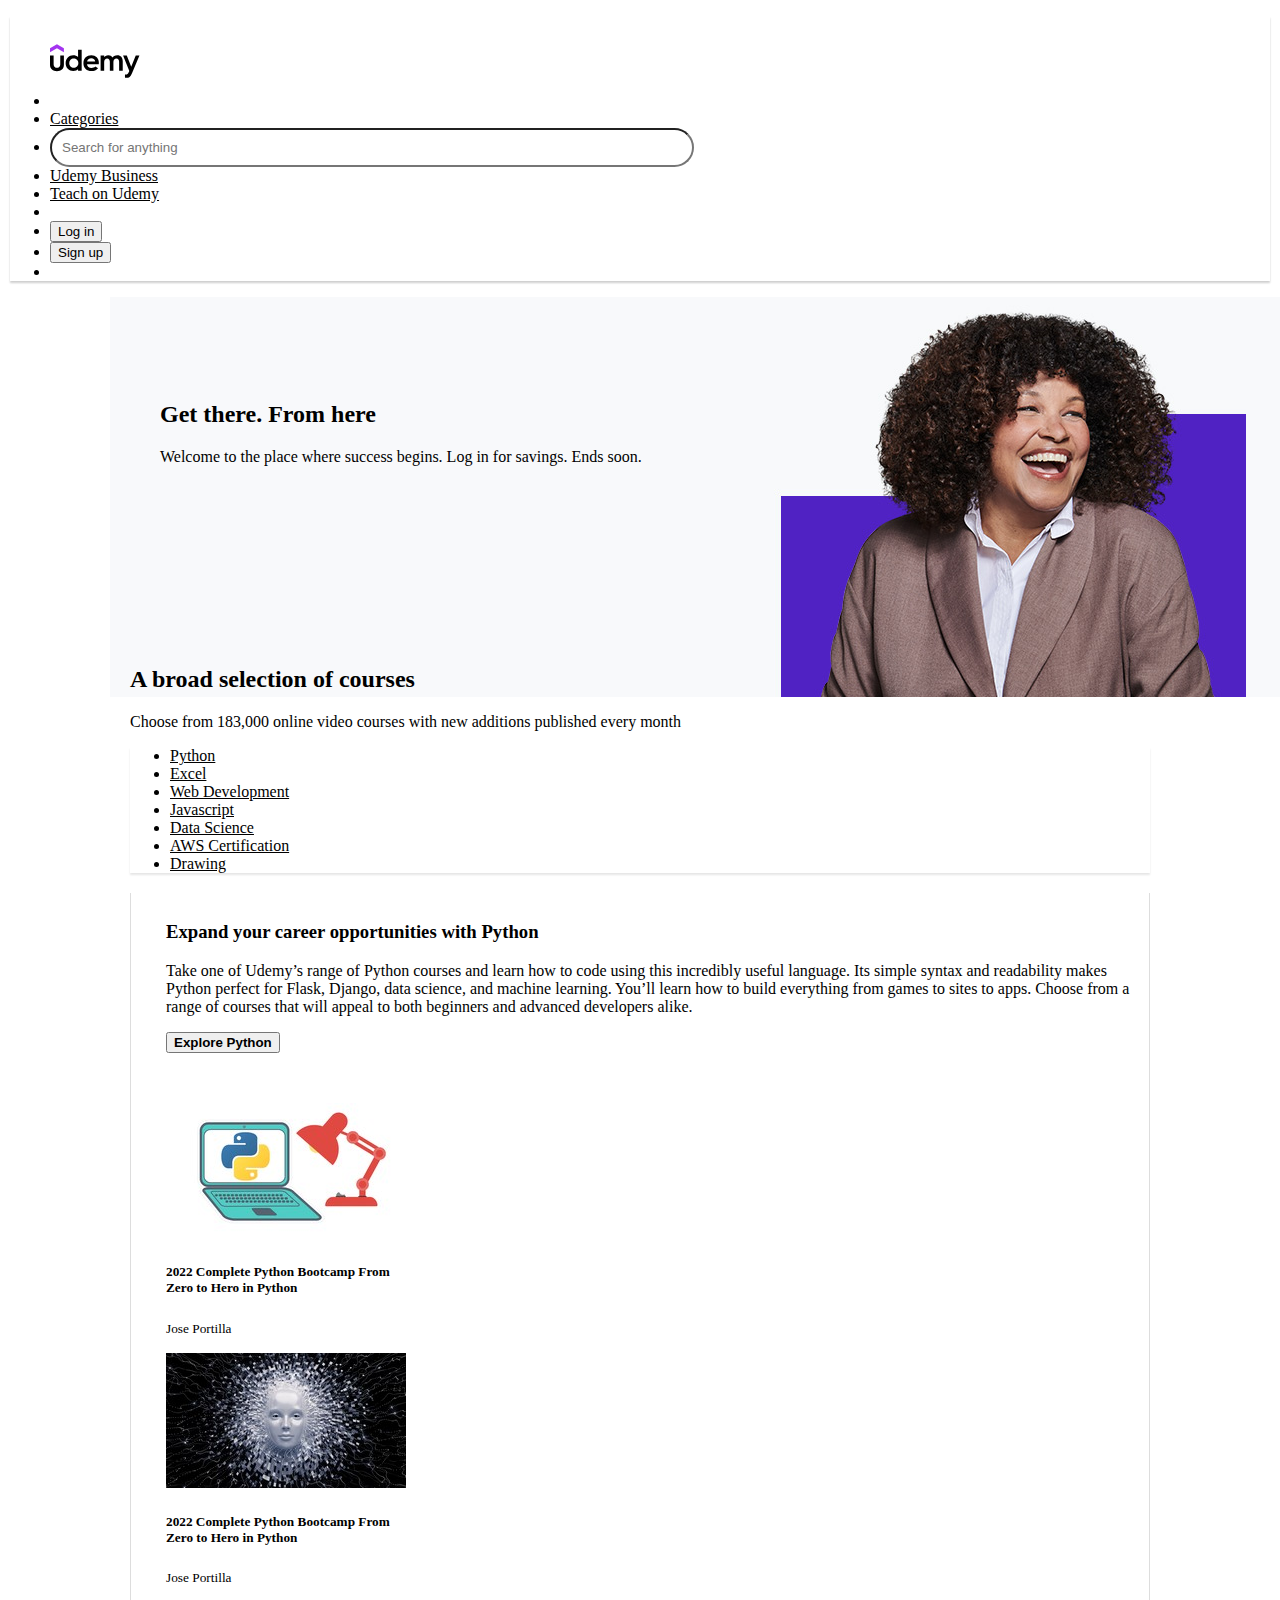
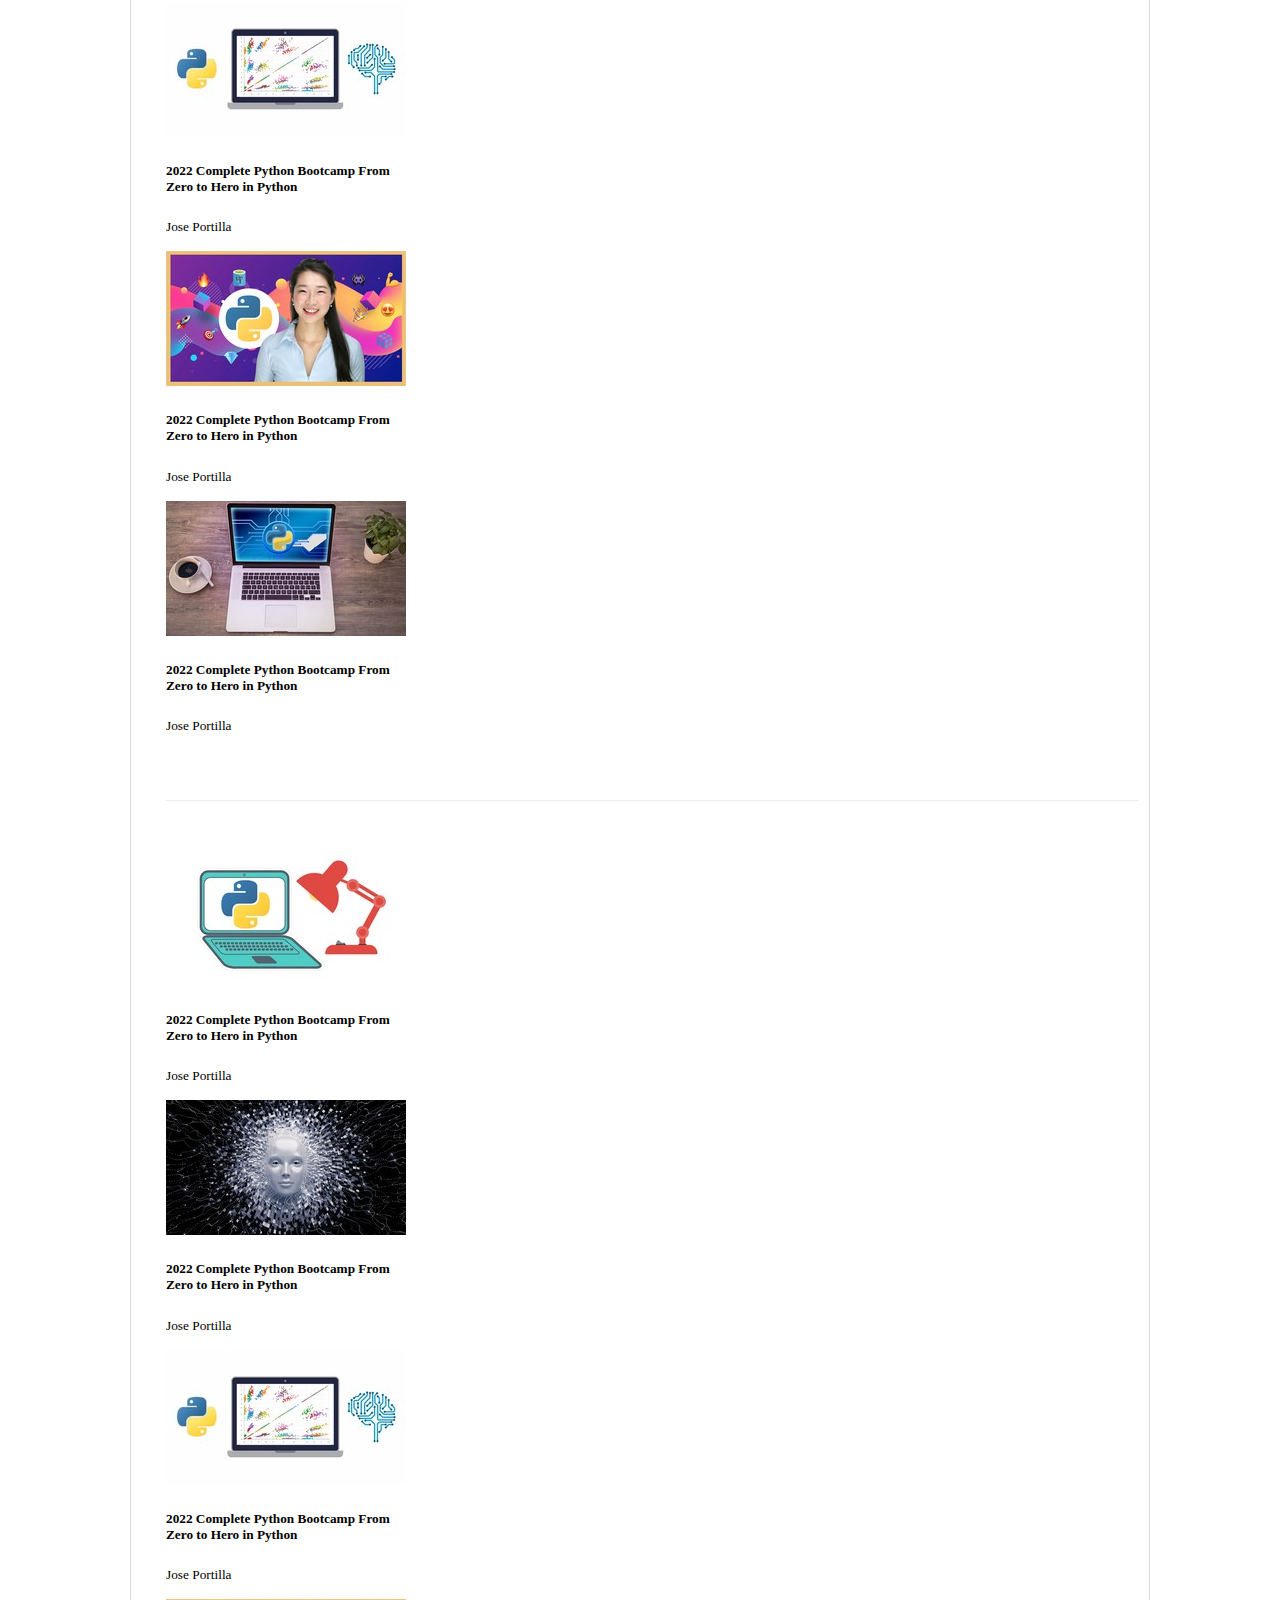
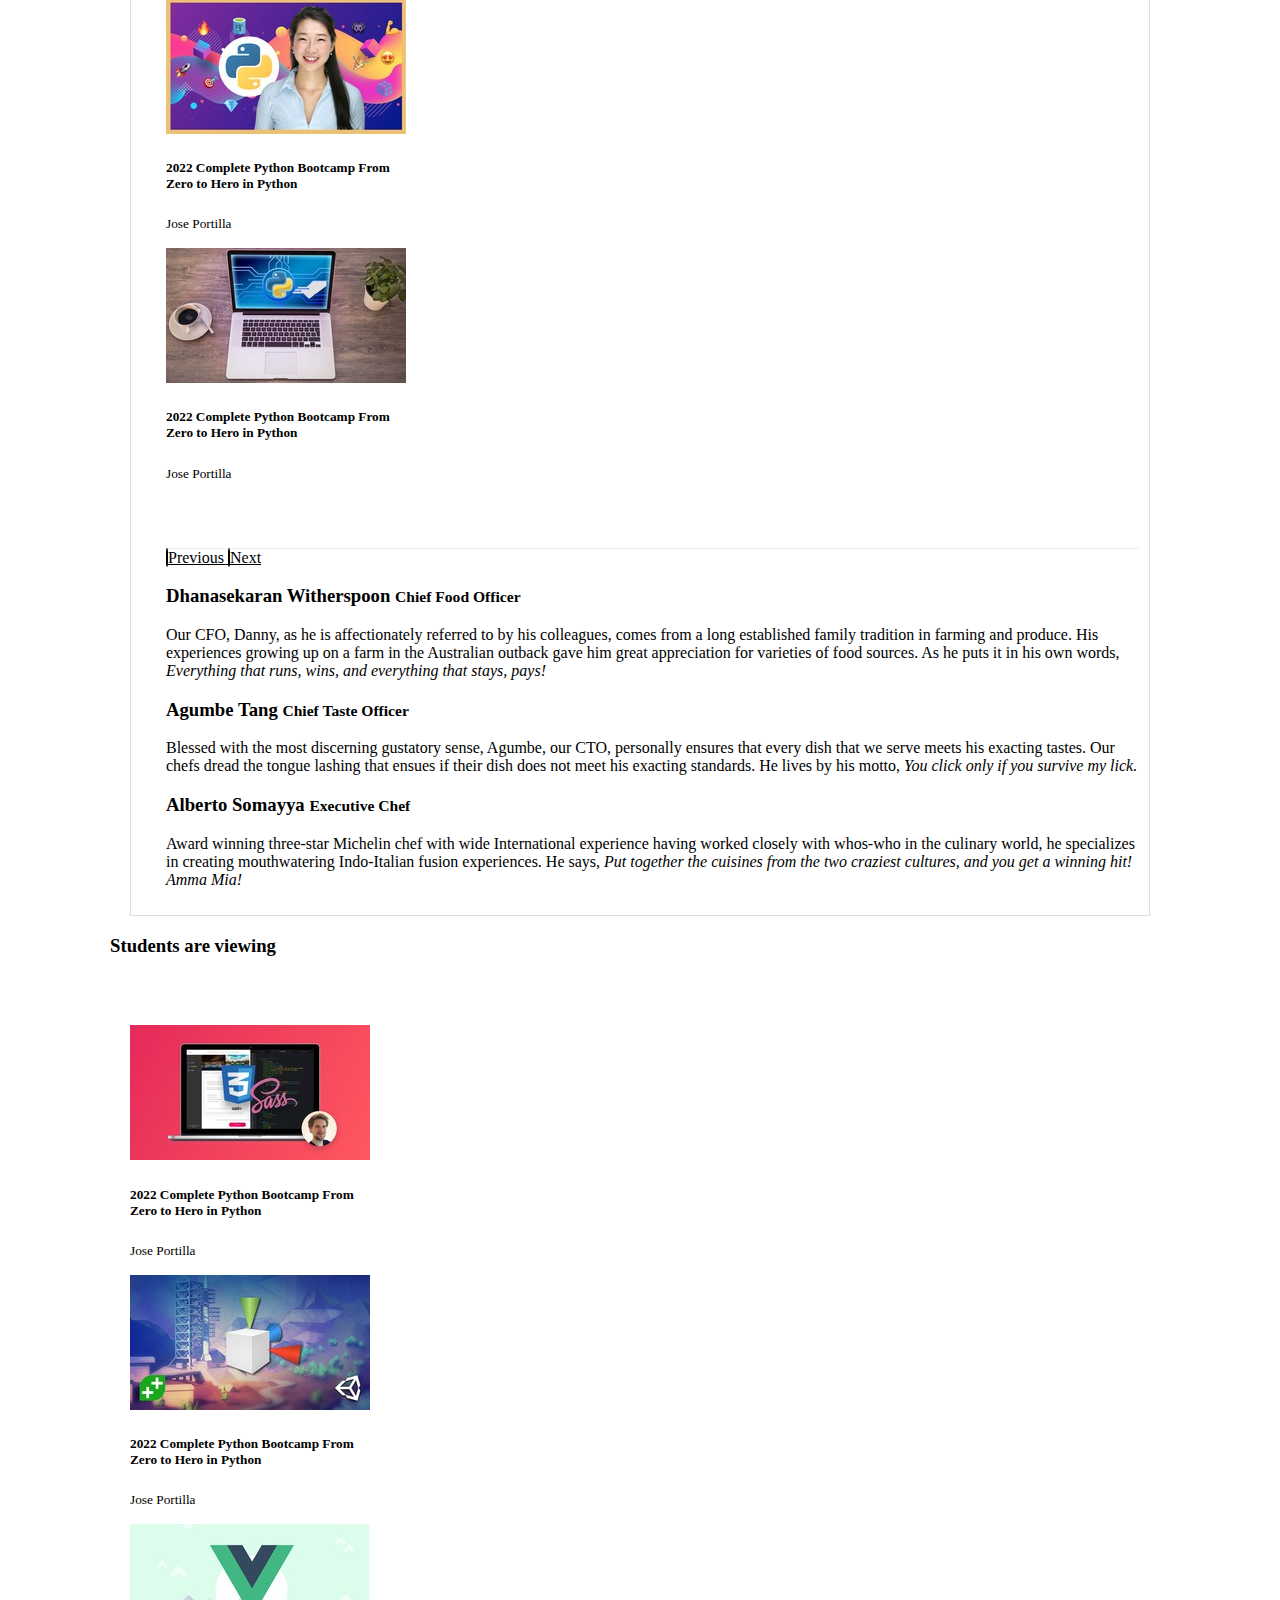
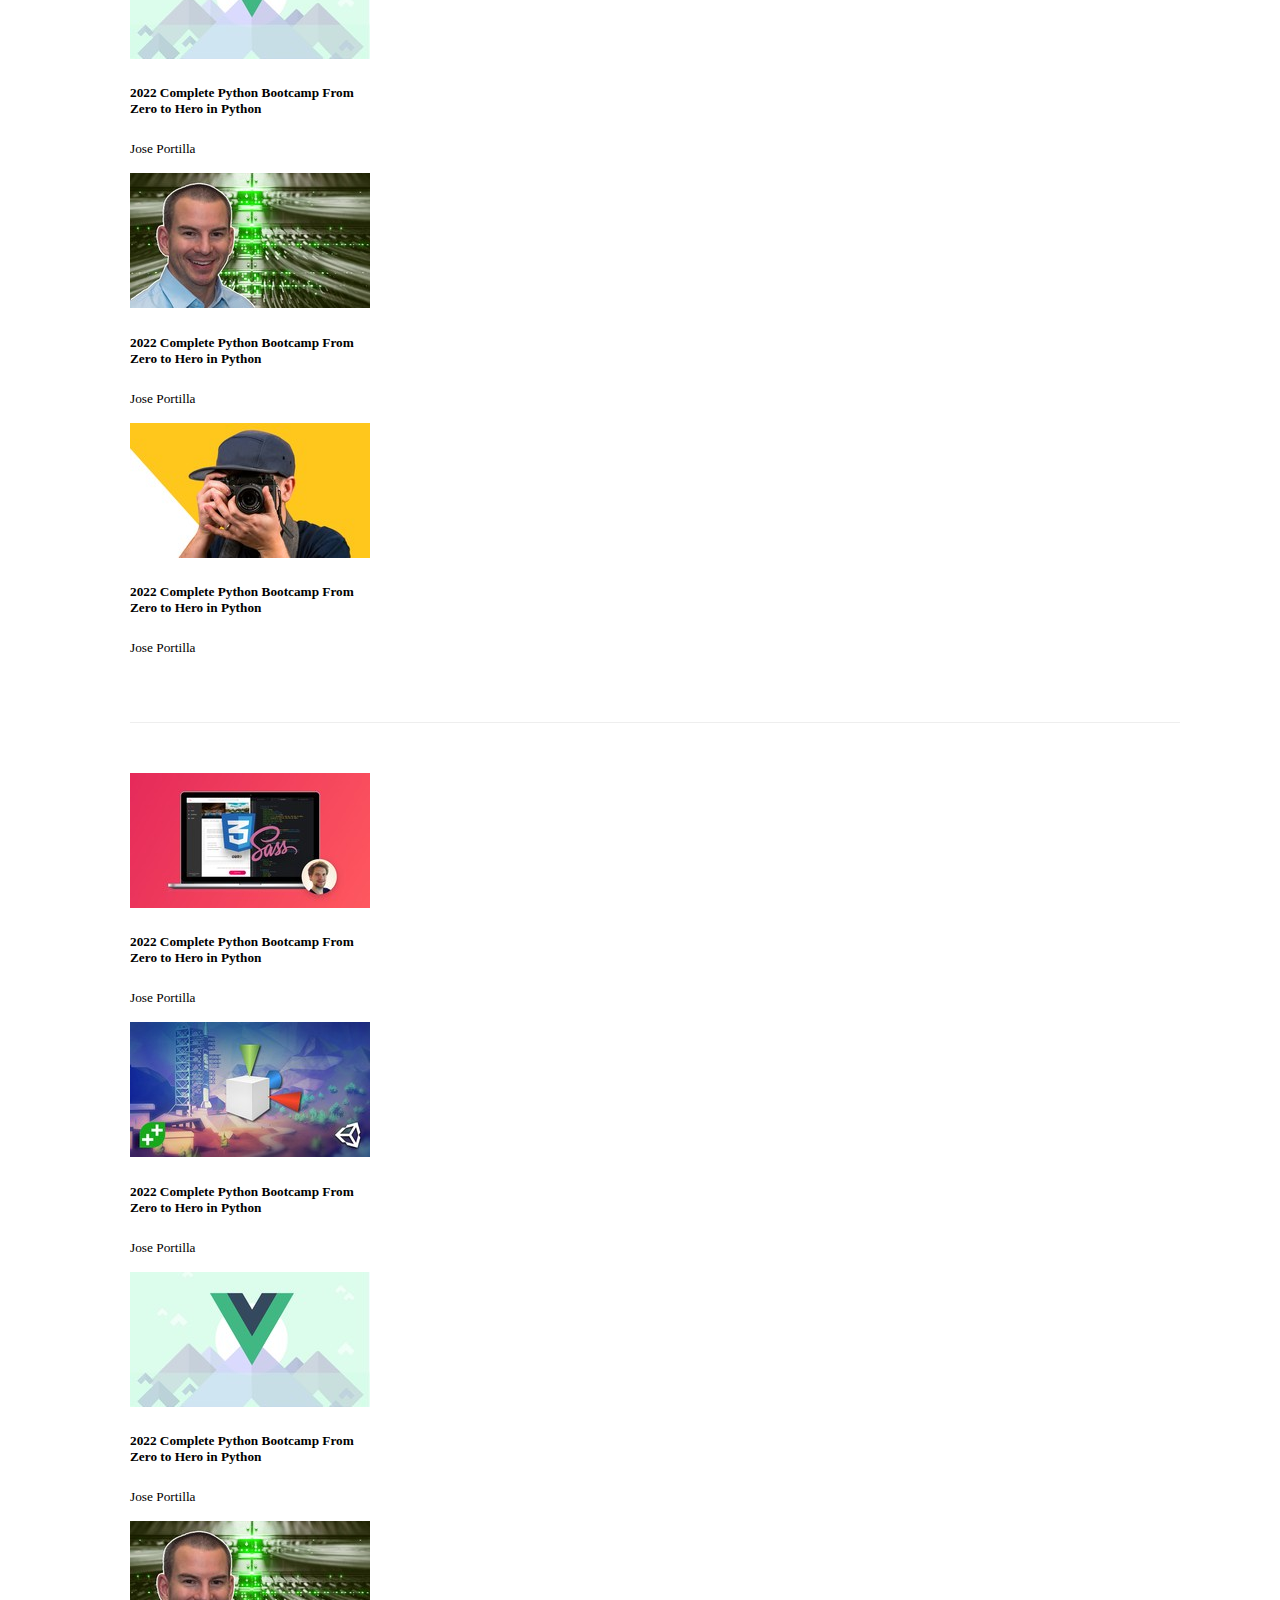
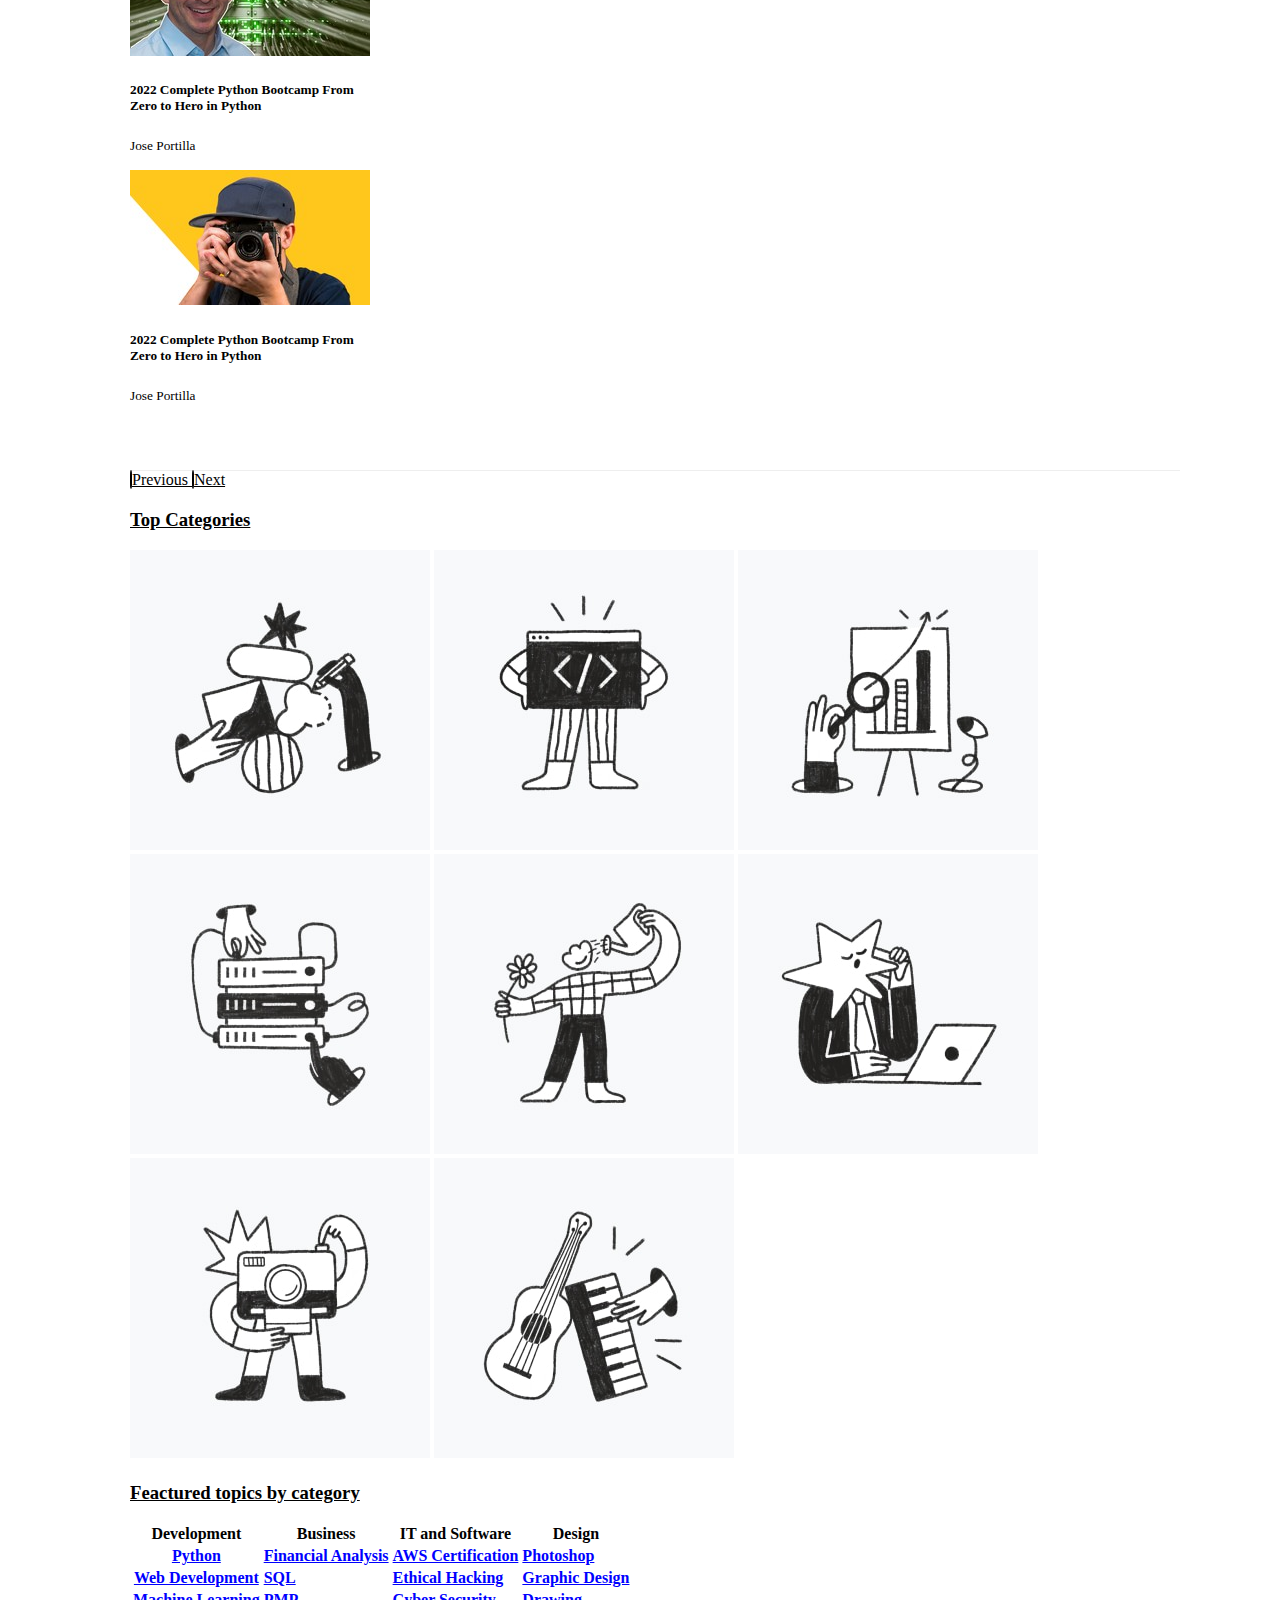
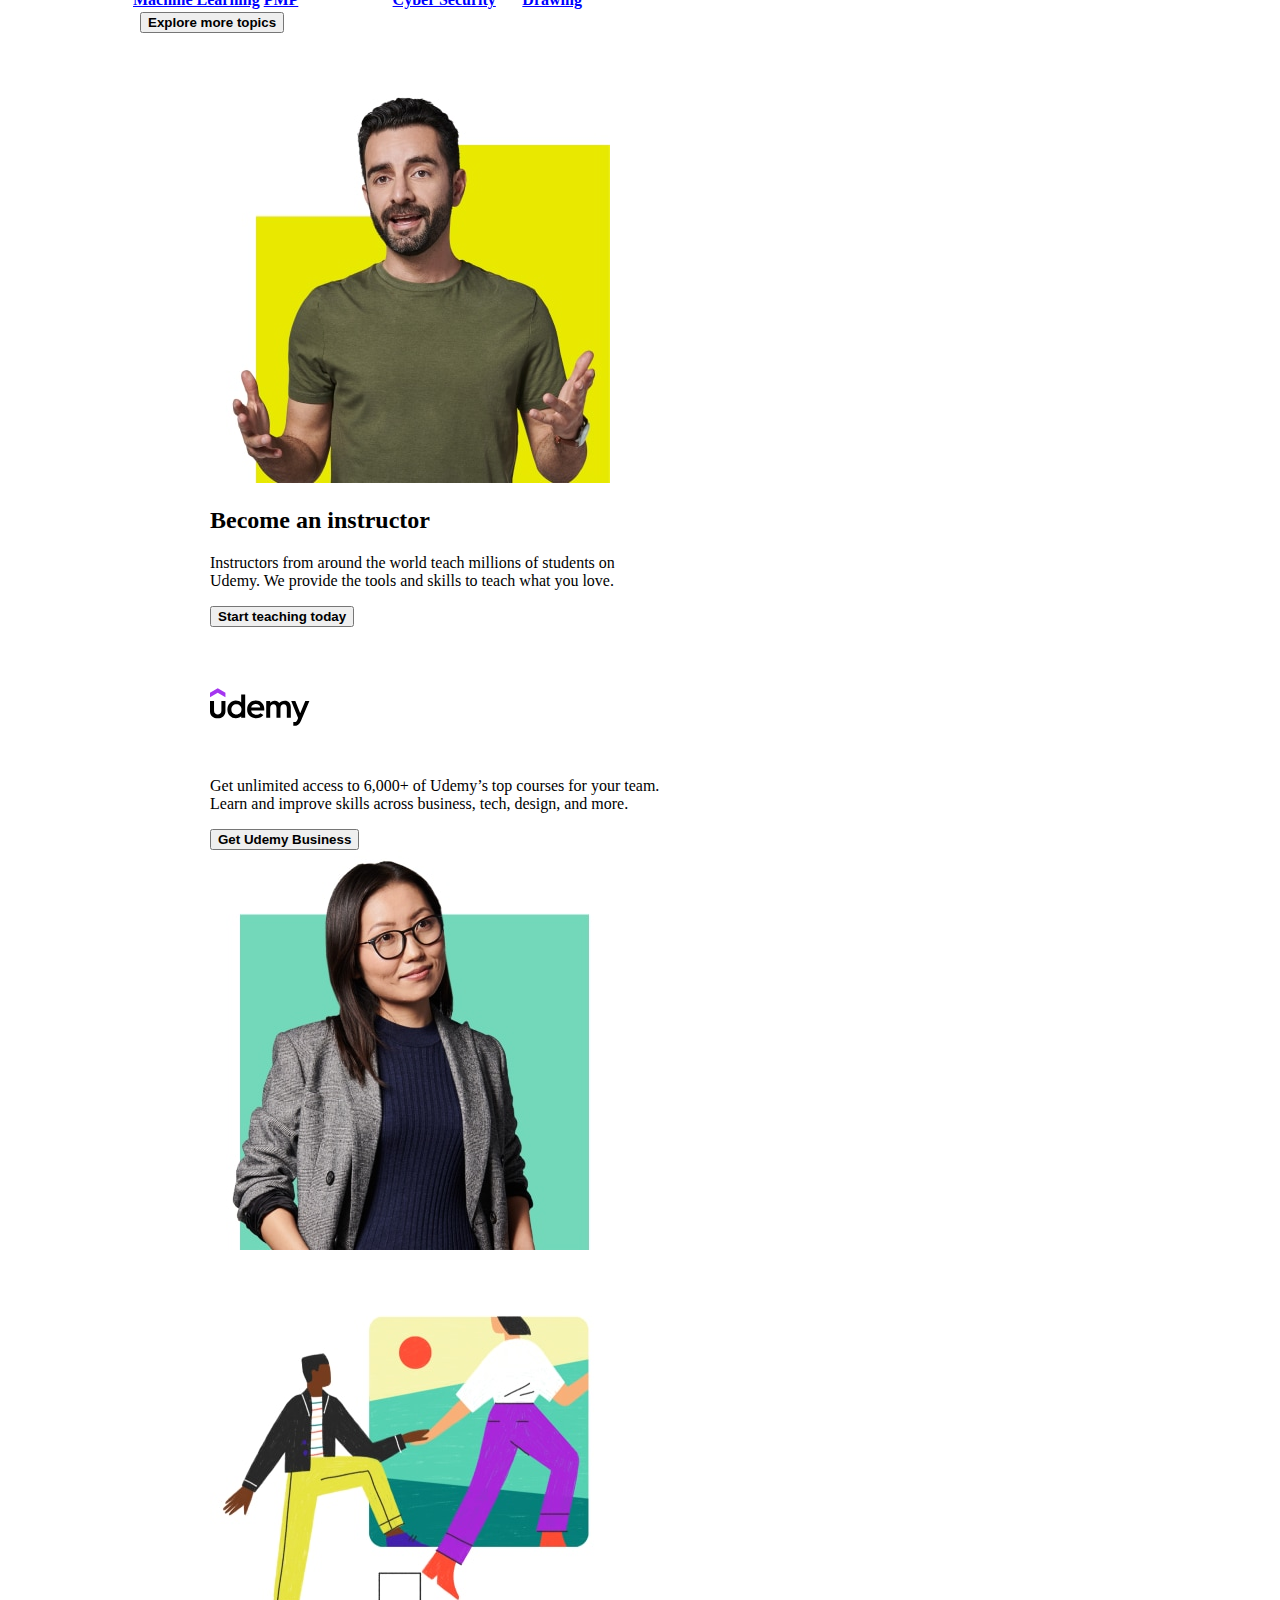
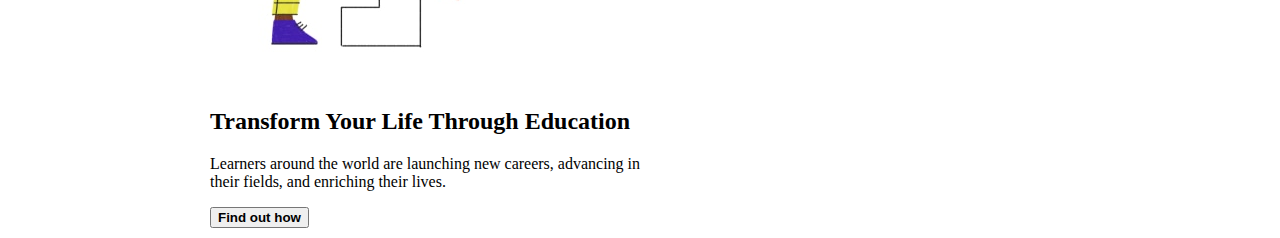
==== index.html @ 1488b42b "Add files via upload" ====
<!DOCTYPE html>
<html lang="en">

    <head>
        <!-- Required meta tags always come first -->
        <meta charset="utf-8">
        <meta name="viewport" content="width=device-width, initial-scale=1, shrink-to-fit=no">
        <meta http-equiv="x-ua-compatible" content="ie=edge">

        <!-- Bootstrap CSS -->
        <link rel="stylesheet" href="node_modules/bootstrap/dist/css/bootstrap.min.css">
        <link rel="stylesheet" href="node_modules/font-awesome/css/font-awesome.min.css">
        <link rel="stylesheet" href="node_modules/bootstrap-social/bootstrap-social.css">
        <link rel="stylesheet" href="CSS/style.css"> 
        
        <title>Udemy</title>
    </head>

    <body>
        <div class="nav">
            <ul class="nav navbar">
                <li><a class="nav-link" href="#"><img src="img/logo-udemy.svg" height="90" width="90"></a></li>
                <li class="nav-link"><a href="#">Categories</a></li>
                <li class="nav-link">
                    <input class="form-control mt-1" placeholder="Search for anything" name="srch-term" id="ed-srch-term" type="text">
                </li>
                <li class="nav-link"><a href="#">Udemy Business</a></li>
                <li class="nav-link"><a href="#">Teach on Udemy</a></li>
                <li><a class="btn btn-social-icon" href="#"><i class="fa fa-shopping-cart fa-lg"></i></a></li>
                <li class="nav-link"><button type="button" class="btn btn-outline-dark">Log in</button></li>
                <li class="nav-link"><button type="button" class="btn btn-dark">Sign up</button></li>
                <li><a class="btn btn-social-icon" href="#"><i class=" border border-dark fa fa-globe fa-lg"></i></a></li>
            </ul>           
        </div> 
        <div class="container">
            <div class="row">
                <div class="col-sm col-md-5">
                    <div>
                        <img src="img/img1.jpg" alt="img1">
                    </div>
                    <div class="card card1 overlay">
                        <div class="card-body">
                            <h2>Get there. From here</h2>
                            <p>Welcome to the place where success begins. Log in for savings. Ends soon.</p>
                        </div>
                    </div>
                </div>   
            </div> 
        </div>
        <div class="first_tab">
            <h2>A broad selection of courses</h2>
            <p>Choose from 183,000 online video courses with new additions published every month</p>
            <ul class="nav nav-tabs reponsive">
                <li class="nav-item">
                    <a class="nav-link active" href="#peter" role="tab" data-toggle="tab">Python</a>
                </li>
                <li class="nav-item">
                    <a class="nav-link" href="#danny" role="tab" data-toggle="tab">Excel</a>
                </li>
                <li class="nav-item">
                    <a class="nav-link" href="#agumbe" role="tab" data-toggle="tab">Web Development</a>
                </li>
                <li class="nav-item">
                    <a class="nav-link" href="#alberto" role="tab" data-toggle="tab">Javascript</a>
                </li>
                <li class="nav-item">
                    <a class="nav-link" href="#alberto" role="tab" data-toggle="tab">Data Science</a>
                    </li>
                <li class="nav-item">
                    <a class="nav-link" href="#alberto" role="tab" data-toggle="tab">AWS Certification</a>
                </li>
                <li class="nav-item">
                    <a class="nav-link" href="#alberto" role="tab" data-toggle="tab">Drawing</a>
                </li>
            </ul>
            <div class="tab-content reponsive">
                <div role="tabpanel" class="tab-pane fade show active" id="peter">
                    <h3>Expand your career opportunities with Python</h3>
                    <p class="d-none d-sm-block">Take one of Udemy’s range of Python courses and learn how to code using this incredibly useful language. 
                        Its simple syntax and readability makes Python perfect for Flask, Django, data science, and machine learning. 
                        You’ll learn how to build everything from games to sites to apps. Choose from a range of courses that will appeal to both beginners
                        and advanced developers alike.
                    </p>
                    <button type="button"class="btn btn-outline-dark"><strong>Explore Python</strong></button>
                    <div id="carouselExampleControls" class="carousel slide" data-ride="carousel">
                        <div class="carousel-inner">
                            <div class="carousel-item active">
                                <div class="row row-content">
                                    <div class="card mr-3" style="width: 14rem;">
                                        <img src="img/python1.jpg" class="card-img-top" alt="python1">
                                        <div class="card-body">
                                            <h5 class="card-title">2022 Complete Python Bootcamp From Zero to Hero in Python</h5>
                                            <p class="card-text"><small>Jose Portilla</small></p> 
                                        </div>
                                    </div>
                                    <div class="card mr-3" style="width: 14rem;">
                                        <img src="img/python2.jpg" class="card-img-top" alt="python1">
                                        <div class="card-body">
                                            <h5 class="card-title">2022 Complete Python Bootcamp From Zero to Hero in Python</h5>
                                            <p class="card-text"><small>Jose Portilla</small></p> 
                                        </div>
                                    </div>
                                    <div class="card mr-3" style="width: 14rem;">
                                        <img src="img/python3.jpg" class="card-img-top" alt="python1">
                                        <div class="card-body">
                                            <h5 class="card-title">2022 Complete Python Bootcamp From Zero to Hero in Python</h5>
                                            <p class="card-text"><small>Jose Portilla</small></p> 
                                        </div>
                                    </div>
                                    <div class="card mr-3" style="width: 14rem;">
                                        <img src="img/python4.jpg" class="card-img-top" alt="python1">
                                        <div class="card-body">
                                            <h5 class="card-title">2022 Complete Python Bootcamp From Zero to Hero in Python</h5>
                                            <p class="card-text"><small>Jose Portilla</small></p> 
                                        </div>
                                    </div>
                                    <div class="card mr-3" style="width: 14rem;">
                                        <img src="img/python5.jpg" class="card-img-top" alt="python1">
                                        <div class="card-body">
                                            <h5 class="card-title">2022 Complete Python Bootcamp From Zero to Hero in Python</h5>
                                            <p class="card-text"><small>Jose Portilla</small></p> 
                                        </div>
                                    </div>
                                </div>
                            </div>
                            <div class="carousel-item">
                                <div class="row row-content">
                                    <div class="card mr-3" style="width: 14rem;">
                                        <img src="img/python1.jpg" class="card-img-top" alt="python1">
                                        <div class="card-body">
                                            <h5 class="card-title">2022 Complete Python Bootcamp From Zero to Hero in Python</h5>
                                            <p class="card-text"><small>Jose Portilla</small></p> 
                                        </div>
                                    </div>
                                    <div class="card mr-3" style="width: 14rem;">
                                        <img src="img/python2.jpg" class="card-img-top" alt="python1">
                                        <div class="card-body">
                                            <h5 class="card-title">2022 Complete Python Bootcamp From Zero to Hero in Python</h5>
                                            <p class="card-text"><small>Jose Portilla</small></p> 
                                        </div>
                                    </div>
                                    <div class="card mr-3" style="width: 14rem;">
                                        <img src="img/python3.jpg" class="card-img-top" alt="python1">
                                        <div class="card-body">
                                            <h5 class="card-title">2022 Complete Python Bootcamp From Zero to Hero in Python</h5>
                                            <p class="card-text"><small>Jose Portilla</small></p> 
                                        </div>
                                    </div>
                                    <div class="card mr-3" style="width: 14rem;">
                                        <img src="img/python4.jpg" class="card-img-top" alt="python1">
                                        <div class="card-body">
                                            <h5 class="card-title">2022 Complete Python Bootcamp From Zero to Hero in Python</h5>
                                            <p class="card-text"><small>Jose Portilla</small></p> 
                                        </div>
                                    </div>
                                    <div class="card mr-3" style="width: 14rem;">
                                        <img src="img/python5.jpg" class="card-img-top" alt="python1">
                                        <div class="card-body">
                                            <h5 class="card-title">2022 Complete Python Bootcamp From Zero to Hero in Python</h5>
                                            <p class="card-text"><small>Jose Portilla</small></p> 
                                        </div>
                                    </div>
                                </div>
                            </div>
                        </div>
                        <a class="carousel-control-prev" href="#carouselExampleControls" role="button" data-slide="prev">
                            <span class="carousel-control-prev-icon" aria-hidden="true"></span>
                            <span class="sr-only">Previous</span>
                        </a>
                        <a class="carousel-control-next" href="#carouselExampleControls" role="button" data-slide="next">
                            <span class="carousel-control-next-icon" aria-hidden="true"></span>
                            <span class="sr-only">Next</span>
                        </a>
                    </div>    
                </div>
                <div role="tabpanel" class="tab-pane fade" id="danny">
                    <h3>Dhanasekaran Witherspoon <small>Chief Food Officer</small></h3>
                    <p class="d-none d-sm-block">Our CFO, Danny, as he is affectionately referred to by his colleagues, comes from a long established family tradition in farming and produce. His experiences growing up on a farm in the Australian outback gave him great appreciation for varieties of food sources. As he puts it in his own words, <em>Everything that runs, wins, and everything that stays, pays!</em></p>
                </div>
                <div role="tabpanel" class="tab-pane fade" id="agumbe"> 
                    <h3>Agumbe Tang <small>Chief Taste Officer</small></h3>
                    <p class="d-none d-sm-block">Blessed with the most discerning gustatory sense, Agumbe, our CTO, personally ensures that every dish that we serve meets his exacting tastes. Our chefs dread the tongue lashing that ensues if their dish does not meet his exacting standards. He lives by his motto, <em>You click only if you survive my lick.</em></p>
                </div>
                <div role="tabpanel" class="tab-pane fade" id="alberto">
                    <h3>Alberto Somayya <small>Executive Chef</small></h3>
                    <p class="d-none d-sm-block">Award winning three-star Michelin chef with wide International experience having worked closely with whos-who in the culinary world, he specializes in creating mouthwatering Indo-Italian fusion experiences. He says, <em>Put together the cuisines from the two craziest cultures, and you get a winning hit! Amma Mia!</em></p>
                </div>                   
            </div>
        </div>
        <div class="container" style="margin-top: 4px;">
            <h3>Students are viewing</h3>
        </div> 
        <div id="carouselExampleControlsSV" class="carousel slide" style="margin-left: 120px; margin-right: 90px;" data-ride="carousel">
            <div class="carousel-inner">
                <div class="carousel-item active">
                    <div class="row row-content">
                        <div class="card mr-3" style="width: 15rem;">
                            <img src="img/sv1.jpg" class="card-img-top" alt="python1">
                            <div class="card-body">
                                <h5 class="card-title">2022 Complete Python Bootcamp From Zero to Hero in Python</h5>
                                <p class="card-text"><small>Jose Portilla</small></p> 
                            </div>
                        </div>
                        <div class="card mr-3" style="width: 15rem;">
                            <img src="img/sv2.jpg" class="card-img-top" alt="python1">
                            <div class="card-body">
                                <h5 class="card-title">2022 Complete Python Bootcamp From Zero to Hero in Python</h5>
                                <p class="card-text"><small>Jose Portilla</small></p> 
                            </div>
                        </div>
                        <div class="card mr-3" style="width: 15rem;">
                            <img src="img/sv3.jpg" class="card-img-top" alt="python1">
                            <div class="card-body">
                                <h5 class="card-title">2022 Complete Python Bootcamp From Zero to Hero in Python</h5>
                                <p class="card-text"><small>Jose Portilla</small></p> 
                            </div>
                        </div>
                        <div class="card mr-3" style="width: 15rem;">
                            <img src="img/sv4.jpg" class="card-img-top" alt="python1">
                            <div class="card-body">
                                <h5 class="card-title">2022 Complete Python Bootcamp From Zero to Hero in Python</h5>
                                <p class="card-text"><small>Jose Portilla</small></p> 
                            </div>
                        </div>
                        <div class="card mr-3" style="width: 15rem;">
                            <img src="img/sv5.jpg" class="card-img-top" alt="python1">
                            <div class="card-body">
                                <h5 class="card-title">2022 Complete Python Bootcamp From Zero to Hero in Python</h5>
                                <p class="card-text"><small>Jose Portilla</small></p> 
                            </div>
                        </div>
                    </div>
                </div>
                <div class="carousel-item">
                    <div class="row row-content">
                        <div class="card mr-3" style="width: 15rem;">
                            <img src="img/sv1.jpg" class="card-img-top" alt="python1">
                            <div class="card-body">
                                <h5 class="card-title">2022 Complete Python Bootcamp From Zero to Hero in Python</h5>
                                <p class="card-text"><small>Jose Portilla</small></p> 
                            </div>
                        </div>
                        <div class="card mr-3" style="width: 15rem;">
                            <img src="img/sv2.jpg" class="card-img-top" alt="python1">
                            <div class="card-body">
                                <h5 class="card-title">2022 Complete Python Bootcamp From Zero to Hero in Python</h5>
                                <p class="card-text"><small>Jose Portilla</small></p> 
                            </div>
                        </div>
                        <div class="card mr-3" style="width: 15rem;">
                            <img src="img/sv3.jpg" class="card-img-top" alt="python1">
                            <div class="card-body">
                                <h5 class="card-title">2022 Complete Python Bootcamp From Zero to Hero in Python</h5>
                                <p class="card-text"><small>Jose Portilla</small></p> 
                            </div>
                        </div>
                        <div class="card mr-3" style="width: 15rem;">
                            <img src="img/sv4.jpg" class="card-img-top" alt="python1">
                            <div class="card-body">
                                <h5 class="card-title">2022 Complete Python Bootcamp From Zero to Hero in Python</h5>
                                <p class="card-text"><small>Jose Portilla</small></p> 
                            </div>
                        </div>
                        <div class="card mr-3" style="width: 15rem;">
                            <img src="img/sv5.jpg" class="card-img-top" alt="python1">
                            <div class="card-body">
                                <h5 class="card-title">2022 Complete Python Bootcamp From Zero to Hero in Python</h5>
                                <p class="card-text"><small>Jose Portilla</small></p> 
                            </div>
                        </div>
                    </div>
                </div>  
            </div>
            <a class="carousel-control-prev" href="#carouselExampleControlsSV" role="button" data-slide="prev">
              <span class="carousel-control-prev-icon" aria-hidden="true"></span>
              <span class="sr-only">Previous</span>
            </a>
            <a class="carousel-control-next" href="#carouselExampleControlsSV" role="button" data-slide="next">
              <span class="carousel-control-next-icon" aria-hidden="true"></span>
              <span class="sr-only">Next</span>
            </a>
        </div>  


        <div class="categories">
            <a class="nav-link" href="#"><h3>Top Categories</h3></a>
            <div class="disp">
                <img src="img/cat1.jpg" alt="cat1" href="#" >
               <!-- <div class="disp2">
                    <label><strong>Design</strong></label>
                </div>-->
            </div>
            <div class="disp">
                <img src="img/cat2.jpg" alt="cat2">
            </div>
            <div class="disp">
                <img src="img/cat3.jpg" alt="cat2">
            </div>
            <div class="disp">
                <img src="img/cat4.jpg" alt="cat2">
            </div>
            <div class="disp">
                <img src="img/cat5.jpg" alt="cat2">
            </div>
            <div class="disp">
                <img src="img/cat6.jpg" alt="cat2">
            </div>
            <div class="disp">
                <img src="img/cat7.jpg" alt="cat2">
            </div>
            <div class="disp">
                <img src="img/cat8.jpg" alt="cat2">
            </div>
        </div> 


        <div class="categories" style="margin-bottom:50px;">
            <a class="nav-link" href="#"><h3>Feactured topics by category</h3></a>
            <table class="table table-borderless">
                <thead>
                  <tr>
                    <th scope="col">Development</th>
                    <th scope="col">Business</th>
                    <th scope="col">IT and Software</th>
                    <th scope="col">Design</th>
                  </tr>
                </thead>
                <tbody>
                  <tr>
                    <th scope="row"><a href="#">Python</a></th>
                    <td><a href="#"><strong>Financial Analysis</strong></a></td>
                    <td><a href="#"><strong>AWS Certification</strong></a></td>
                    <td><a href="#"><strong>Photoshop</strong></a></td>
                  </tr>
                  <tr>
                    <th scope="row"><a href="#">Web Development</a></th>
                    <td><a href="#"><strong>SQL</strong></a></td>
                    <td><a href="#"><strong>Ethical Hacking</strong></a></td>
                    <td><a href="#"><strong>Graphic Design</strong></a></td>
                  </tr>
                  <tr>
                    <th scope="row"><a href="#">Machine Learning</a></th>
                    <td><a href="#"><strong>PMP</strong></a></td>
                    <td><a href="#"><strong>Cyber Security</strong></a></td>
                    <td><a href="#"><strong>Drawing</strong></a></td>
                  </tr>
                </tbody>
            </table>
            <div class="row" style="margin-left: 10px;">
                <button type="button" class="btn btn-outline-dark"><strong>Explore more topics</strong></button>
            </div>
        </div> 
        <!--<div class="row container">
            <div class="col-12 col-md-8 text-center">
                <img src="img/inst1.jpg">
            </div>
            <div class="card overlay2" style="border: none;">
                <div class="card-body">
                    <h2>Become an instructor</h2>
                    <p>Instructors from around the world teach millions of students on Udemy. We provide the tools and skills to teach what you love.</p>
                    <button class="btn btn-dark"><strong>Start teaching today</strong></button>
                </div>
            </div>
        </div>-->
        <div class="row container2">
            <div class="col-12 col-md-6 text-center">
                <img src="img/inst1.jpg">
            </div>
            <div class="card align-self-center" style="border: none; max-width: 450px;">
                <div class="card-body">
                    <h2>Become an instructor</h2>
                    <p>Instructors from around the world teach millions of students on Udemy. We provide the tools and skills to teach what you love.</p>
                    <button class="btn btn-dark"><strong>Start teaching today</strong></button>
                </div>
            </div>
        </div>

        <div class="row container2">
            <div class="card align-self-center" style="border: none; max-width: 450px;">
                <div class="card-body">
                    <img src="img/logo-udemy.svg" height="100" width="100"></img>
                    <p>Get unlimited access to 6,000+ of Udemy’s top courses for your team. Learn and improve skills across business, tech, design, and more.</p>
                    <button class="btn btn-dark"><strong>Get Udemy Business</strong></button>
                </div>
            </div>
            <div class="col-12 col-md-7 text-center">
                <img src="img/inst2.jpg">
            </div>     
        </div>

        <div class="row container2">
            <div class="col-12 col-md-6 text-center">
                <img src="img/inst3.jpg">
            </div>
            <div class="card align-self-center" style="border: none; max-width: 450px;">
                <div class="card-body">
                    <h2>Transform Your Life Through Education</h2>
                    <p>Learners around the world are launching new careers, advancing in their fields, and enriching their lives.</p>
                    <button class="btn btn-dark"><strong>Find out how</strong></button>
                </div>
            </div>
        </div>

    

        
            

        <script src="node_modules/jquery/dist/jquery.slim.min.js"></script>
        <script src="node_modules/popper.js/dist/umd/popper.min.js"></script>
        <script src="node_modules/bootstrap/dist/js/bootstrap.min.js"></script>
    </body>
</html>
---- CSS/style.css ----
body{
    margin: 10px;
    z-index: 0;
    font-size: 12;
}
a{
    color: black;
}
.nav{
    box-shadow: 0 2px 2px 0 rgba(0,0,0,0.1);

}
.form-control {
    width:620px;
    padding: 10px 10px 10px 10px; 
    border-radius: 50px 50px 50px 50px !important;
  }
.form-control :focus {
    -webkit-box-shadow: none;
    box-shadow: none;
    border-color: transparent;
  
}
.container{
    margin-top: 3px;
    margin-left: 100px;

}
.h3{
    font-family: sans-serif;
    font-size:x-large;
    color: black;
}
.card1{
    box-shadow: 0 4px 8px 0 rgba(0,0,0,0.2);
    transition: 0.3s;
}
.row-content{
    margin: 0px auto;
    padding: 50px 0px 50px 0px;
    border-bottom: 1px ridge;
    min-height: 400px;
}

.overlay{
    margin-left: 50px;
    margin-right: -40px;
    margin-top: -320px;
}
.first_tab{
    margin-top: 200px;
    margin-left: 120px;
    margin-right: 120px;
}
.tab-content{
    margin-top: 20px;

    border-left: 1px solid #ddd;
    border-right: 1px solid #ddd;
    border-bottom: 1px solid #ddd;
    padding: 10px;
    padding-left: 35px;
    
}
.categories{
    margin-top: 20px;
    margin-left: 120px;
    margin-right: 120px;
}
.disp{
    display:inline-flex;
}
/*.carousel-item{
    margin-left: 120px;
    margin-right: 120px;
}*/
.carousel-control-prev-icon, .carousel-control-next-icon {
    height: 40px;
    width: 40px;
    /*background-color: rgba(0, 0, 0, 0.3);*/
    background-color: black;
   /* background-size: 100%, 100%;*/
    border-radius: 50%;
    border: 1px solid black;
}
.table th a{
    color:blue;
}
.table td a{
    color: blue;
}
.overlay2{
    margin-right: -500px;
    max-height: 150px;
    margin-left: -200px;
    margin-top: 100px;
    max-width: 400px;
}
.container2{
    margin-left: 200px;
    margin-right: 200px;
    margin-top: 30px;
}
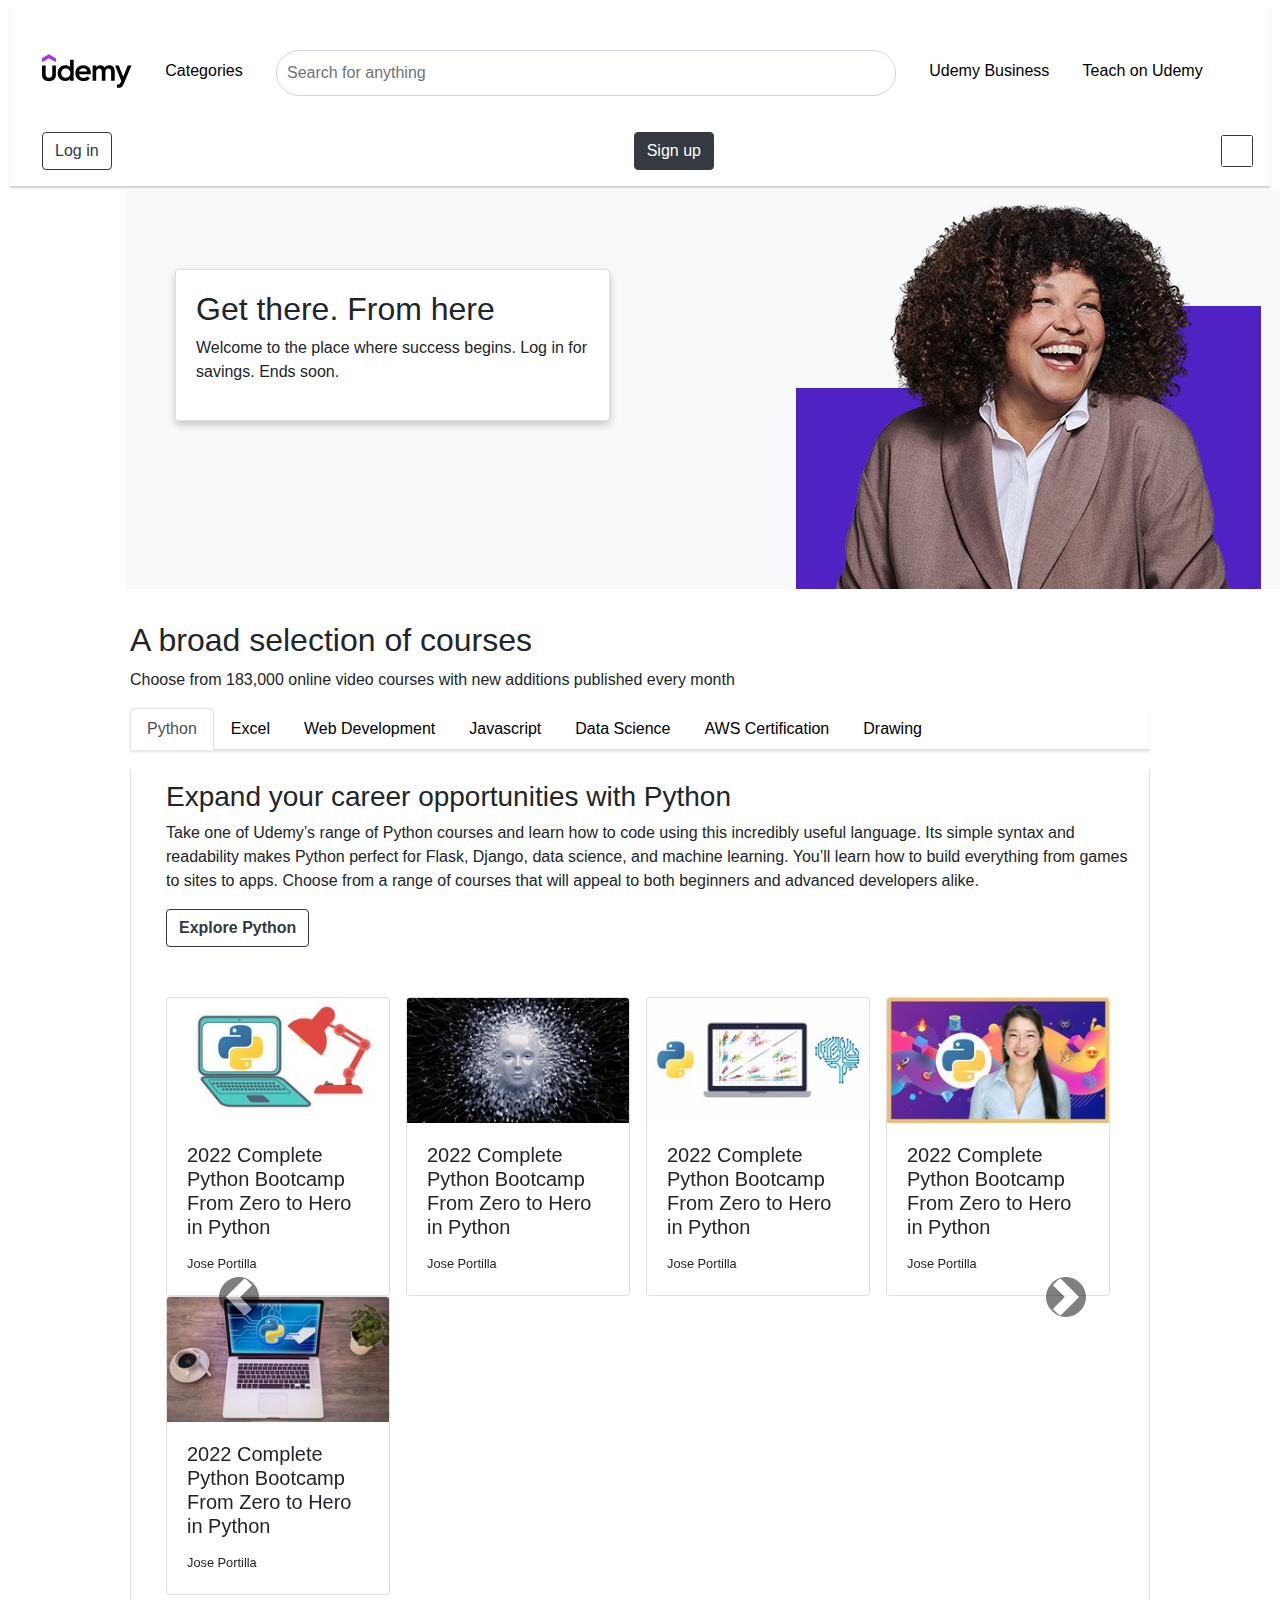
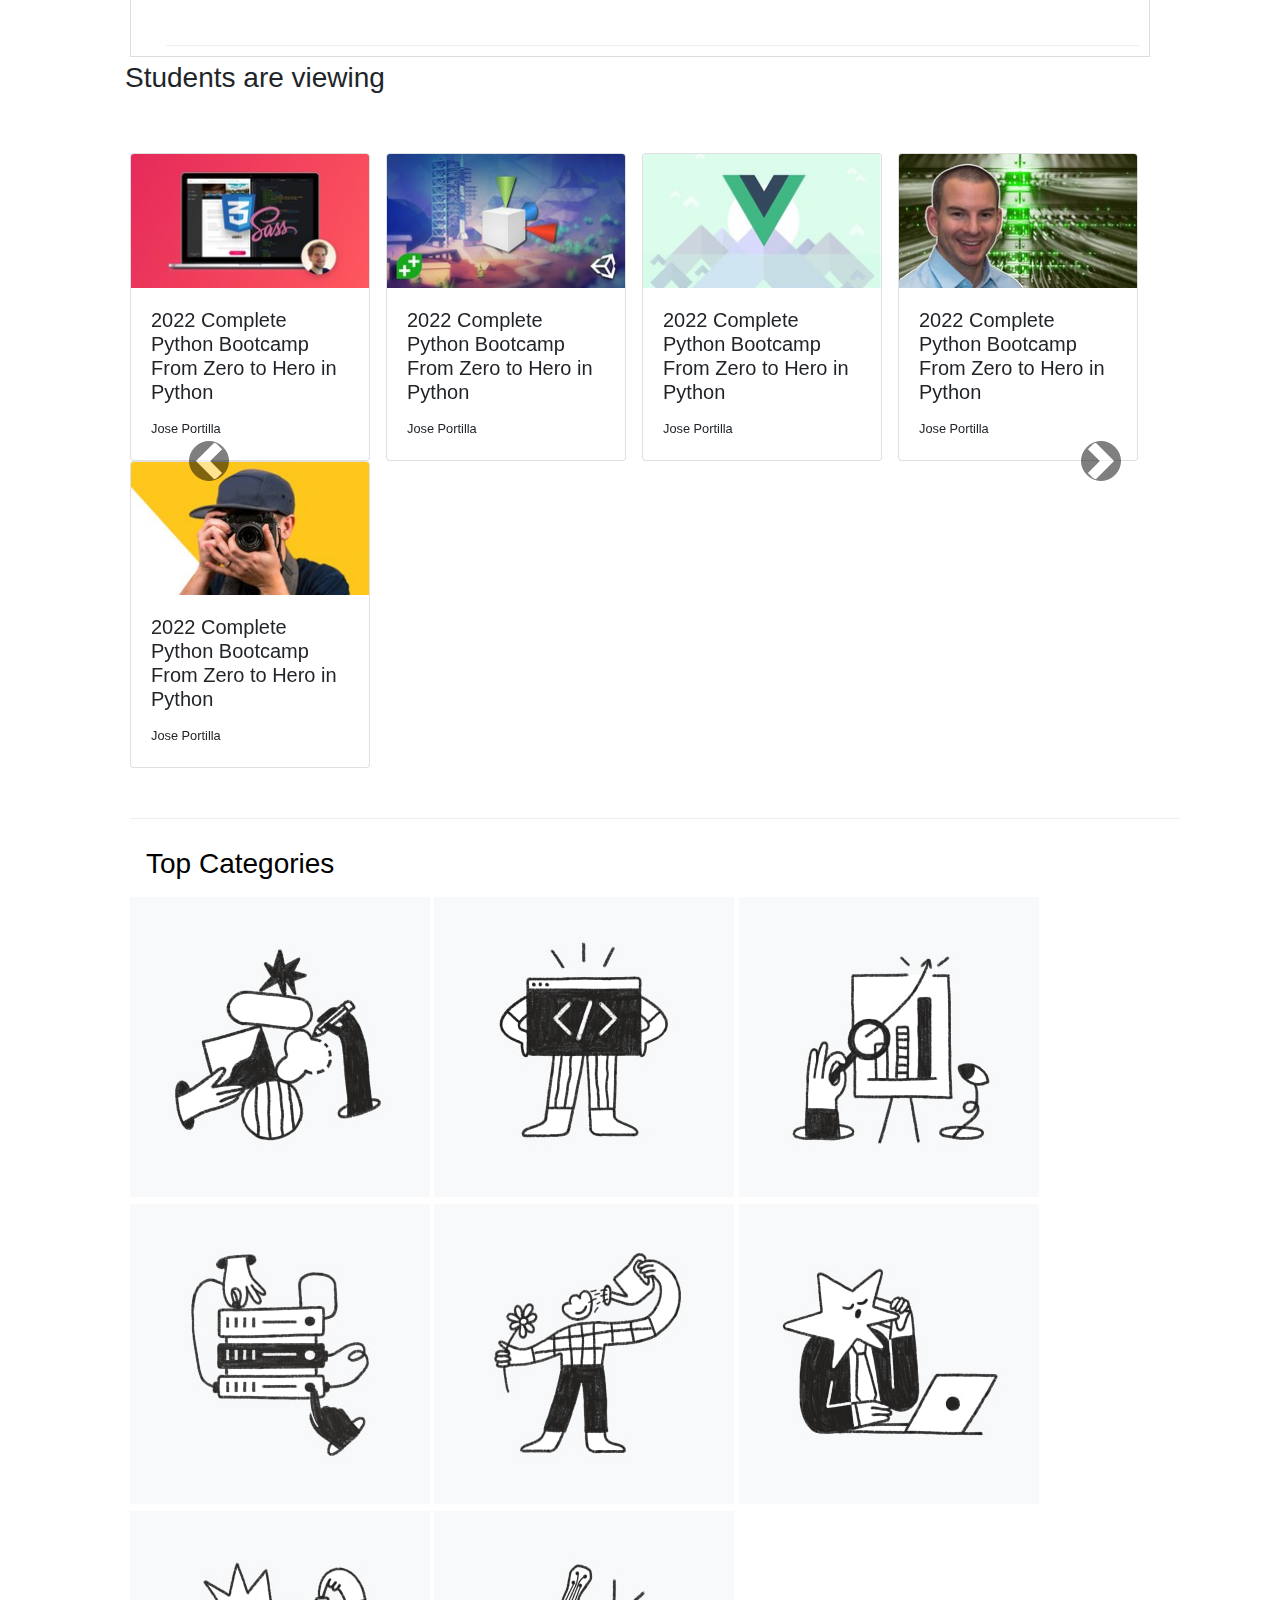
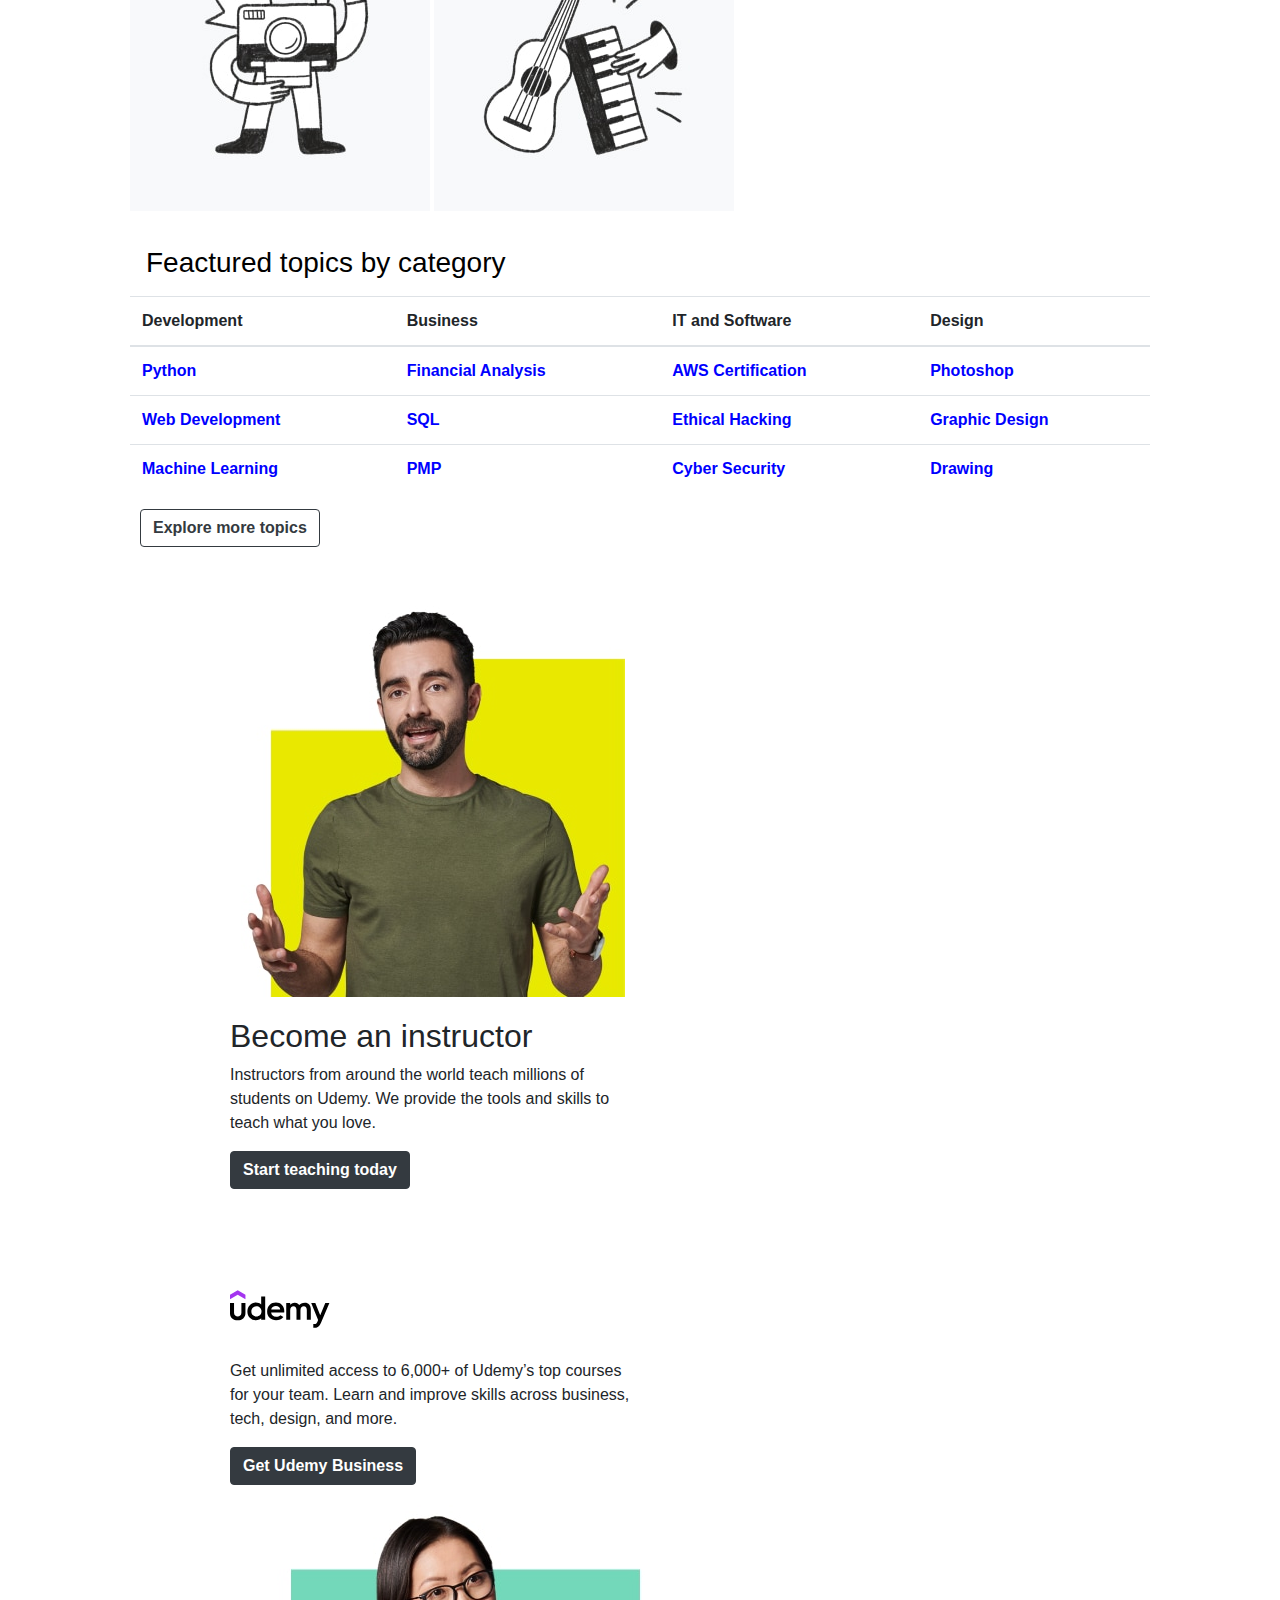
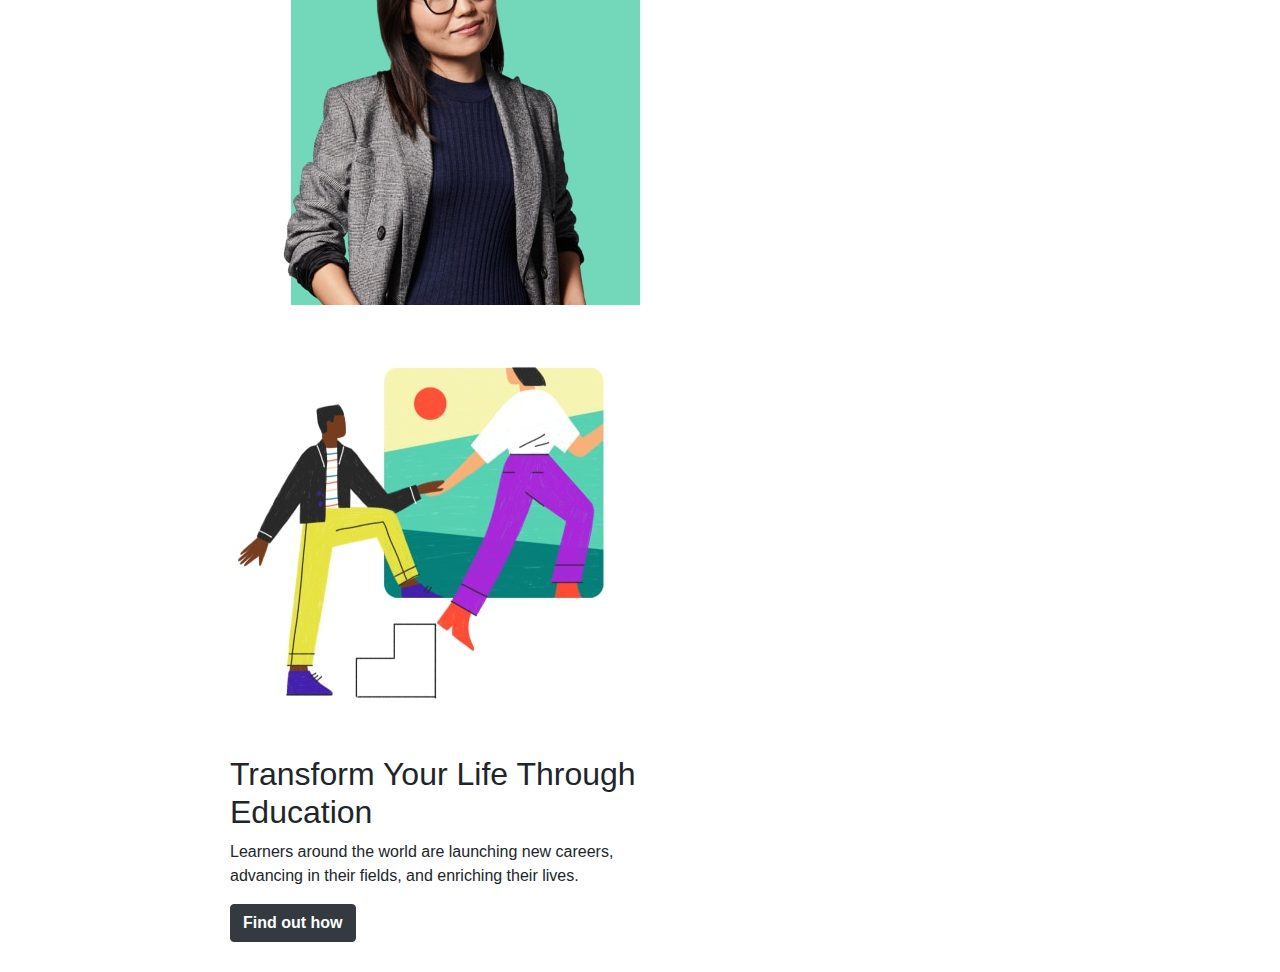
==== commit fe0c8019: "Update index.html" ====
--- a/index.html
+++ b/index.html
@@ -8,9 +8,9 @@
         <meta http-equiv="x-ua-compatible" content="ie=edge">
 
         <!-- Bootstrap CSS -->
-        <link rel="stylesheet" href="node_modules/bootstrap/dist/css/bootstrap.min.css">
-        <link rel="stylesheet" href="node_modules/font-awesome/css/font-awesome.min.css">
-        <link rel="stylesheet" href="node_modules/bootstrap-social/bootstrap-social.css">
+        <link rel="stylesheet" href="CSS/bootstrap.min.css">
+        <link rel="stylesheet" href="CSS/font-awesome.min.css">
+        <link rel="stylesheet" href="CSS/bootstrap-social.css">
         <link rel="stylesheet" href="CSS/style.css"> 
         
         <title>Udemy</title>
